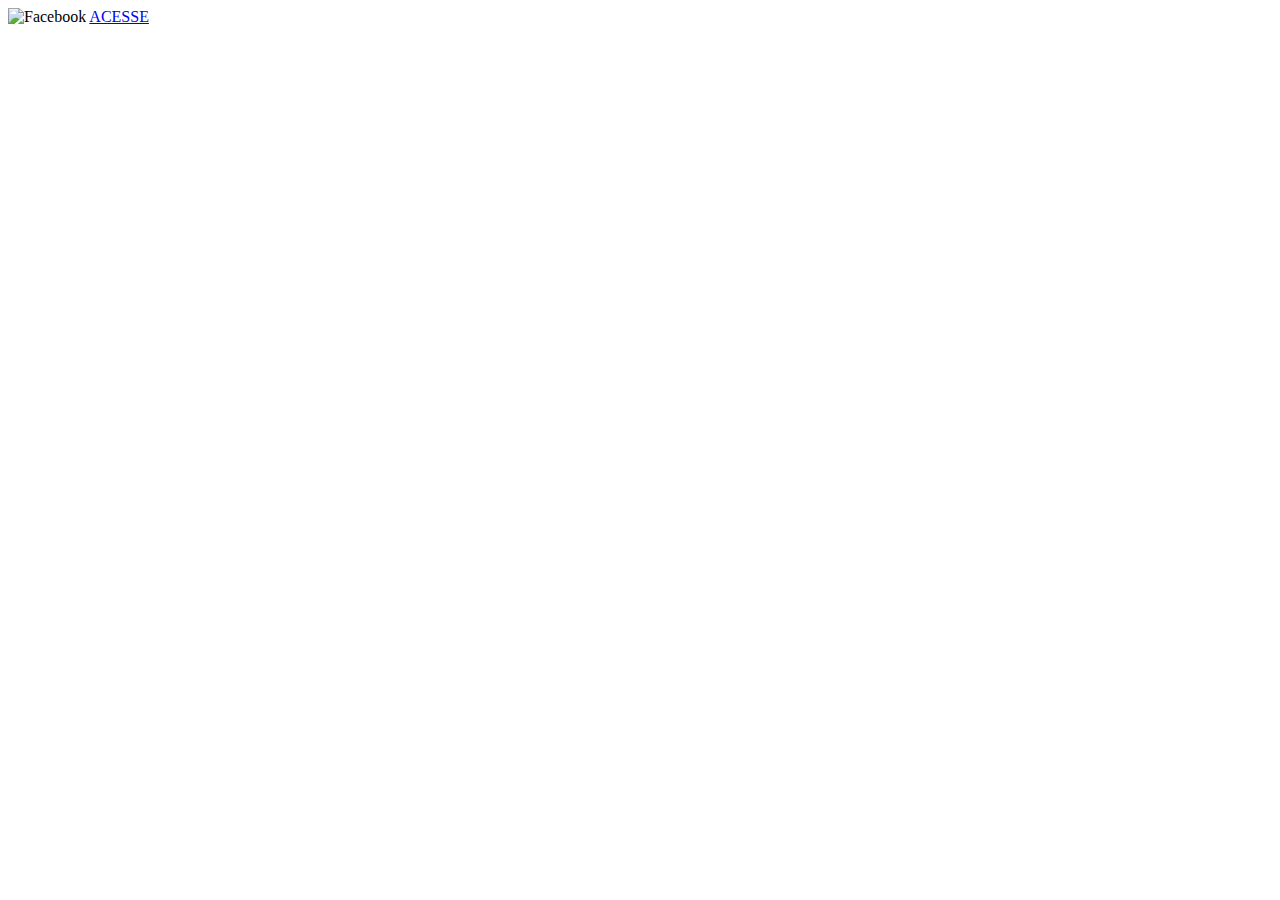
==== html/facebook.html @ 2e10c720 "change folders" ====
<!DOCTYPE html>
<html lang="pt-br">
<head>
    <meta charset="UTF-8">
    <meta http-equiv="X-UA-Compatible" content="IE=edge">
    <meta name="viewport" content="width=device-width, initial-scale=1.0">
    <title>Facebook</title>
    <link rel="stylesheet" href="style/social.css">
</head>
<body>
    <img src="imagens/tela-facebook.jpg" alt="Facebook">
    <a href="#" target="_blank">ACESSE</a>
</body>
</html>
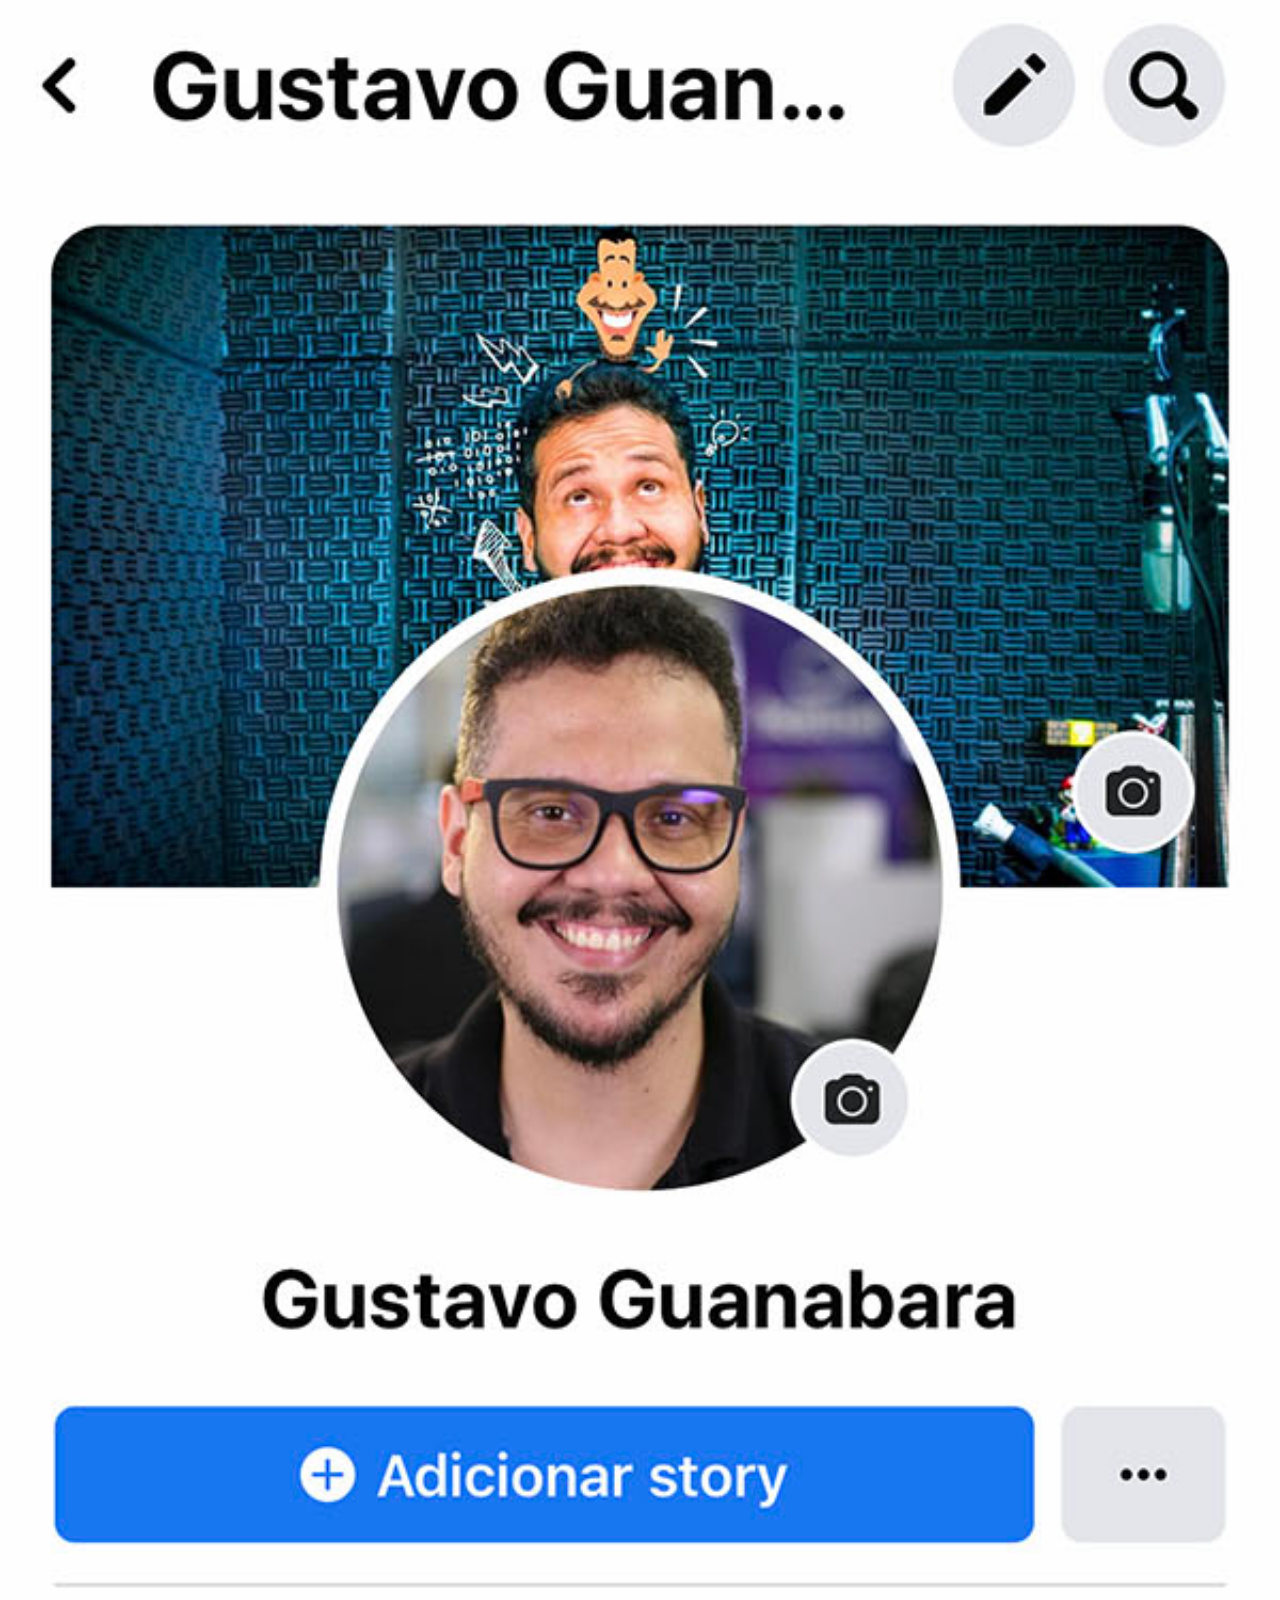
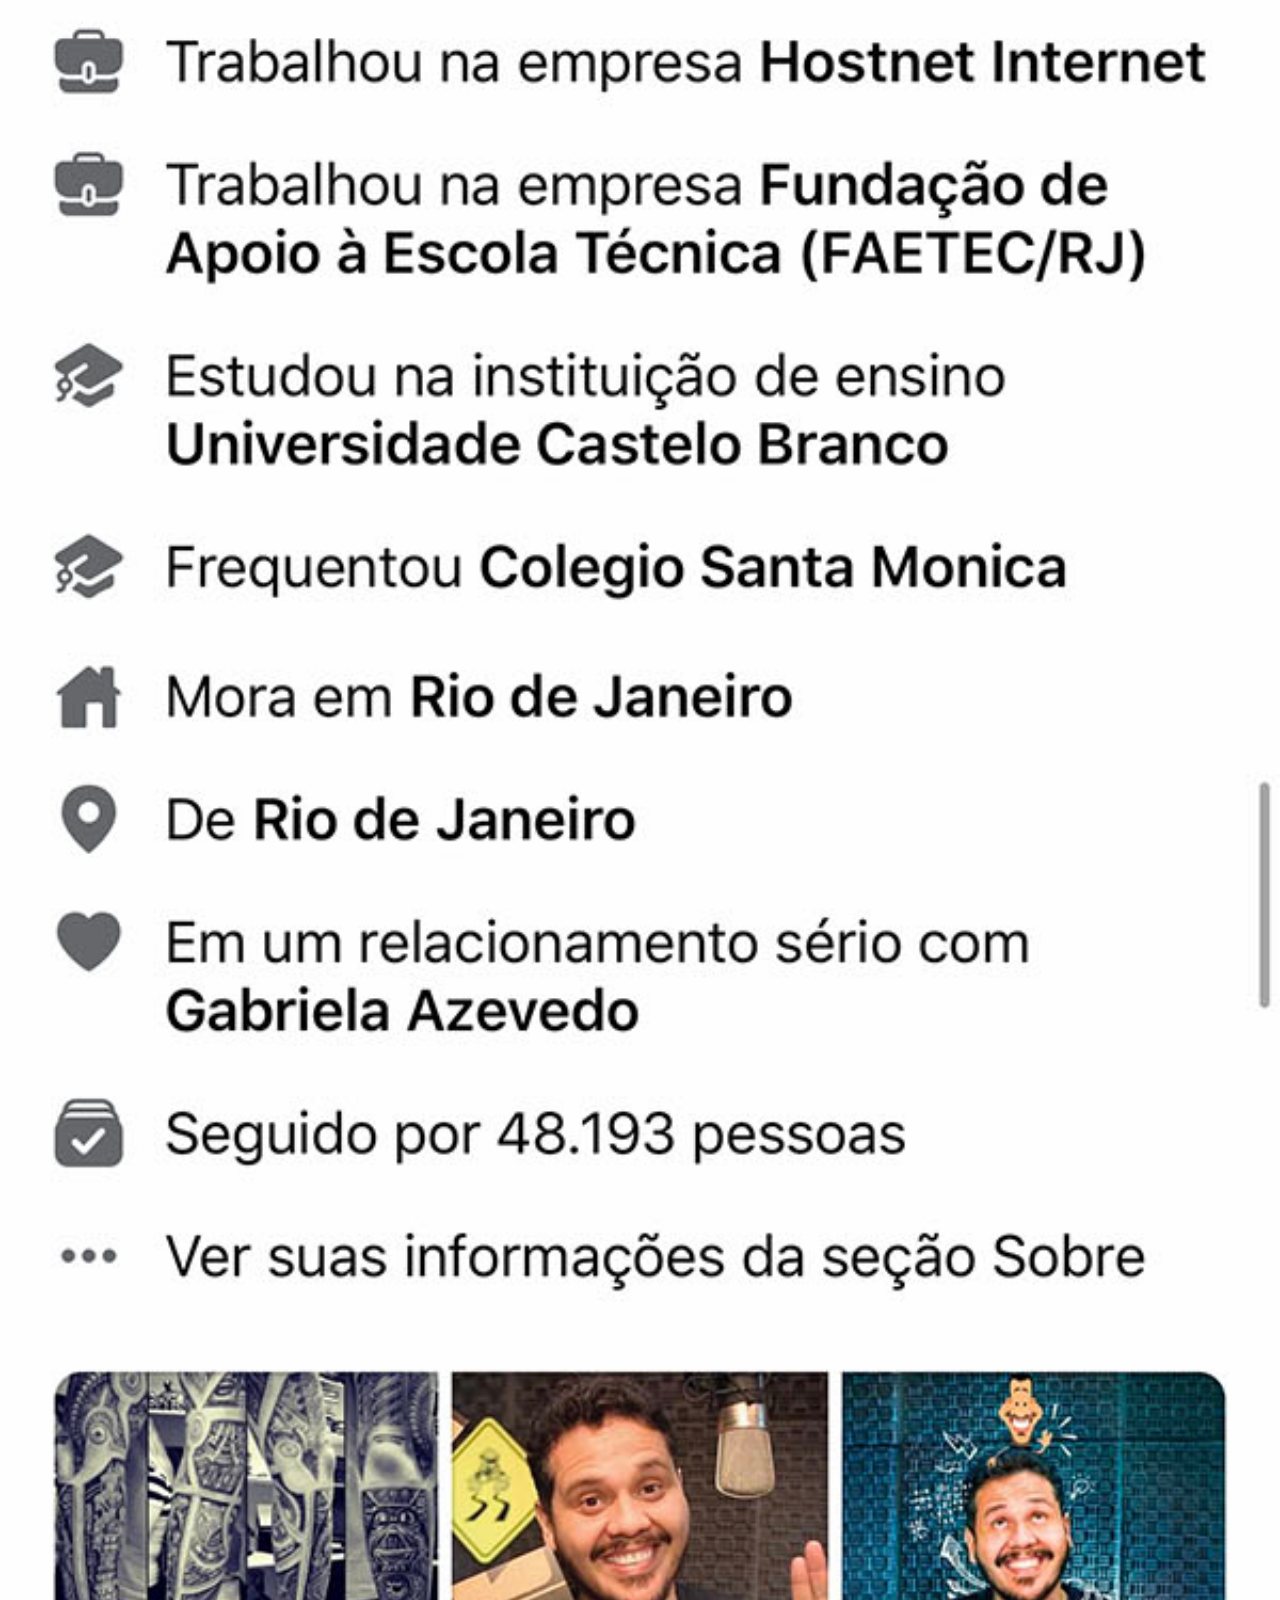
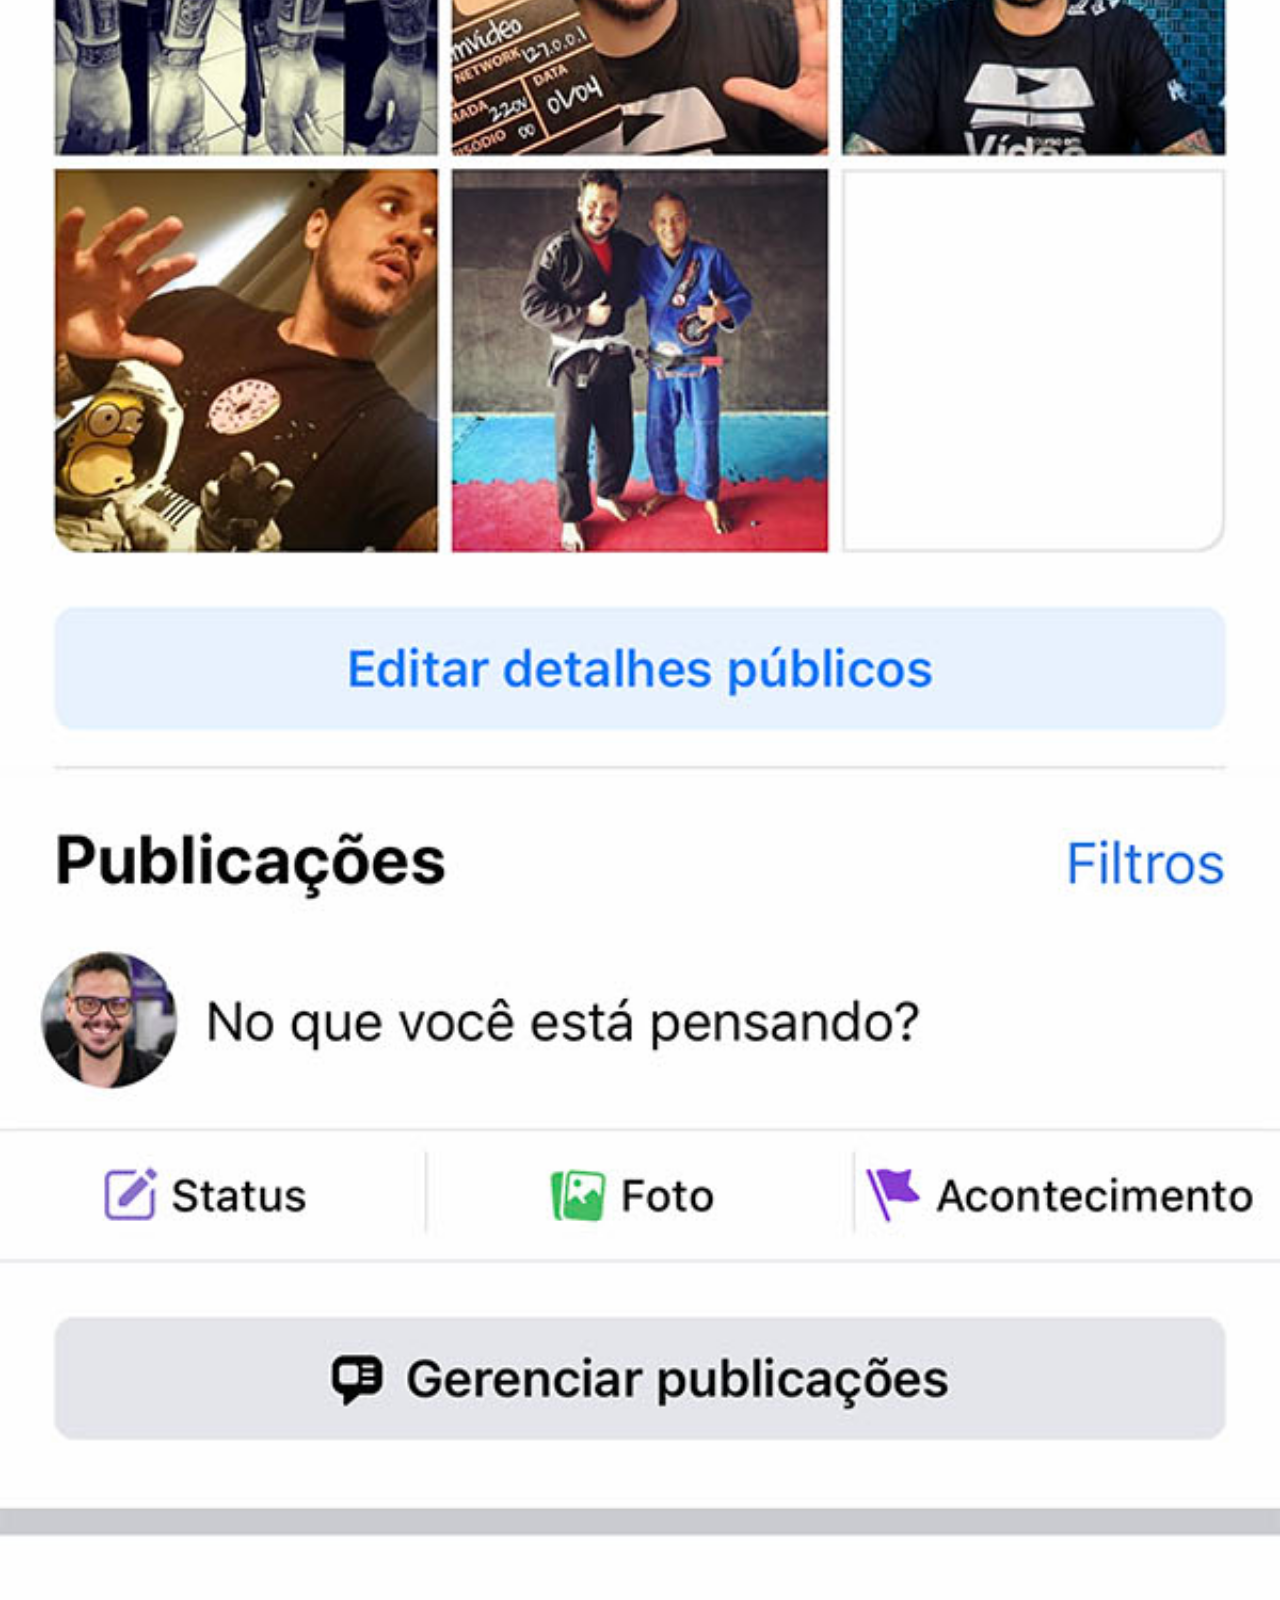
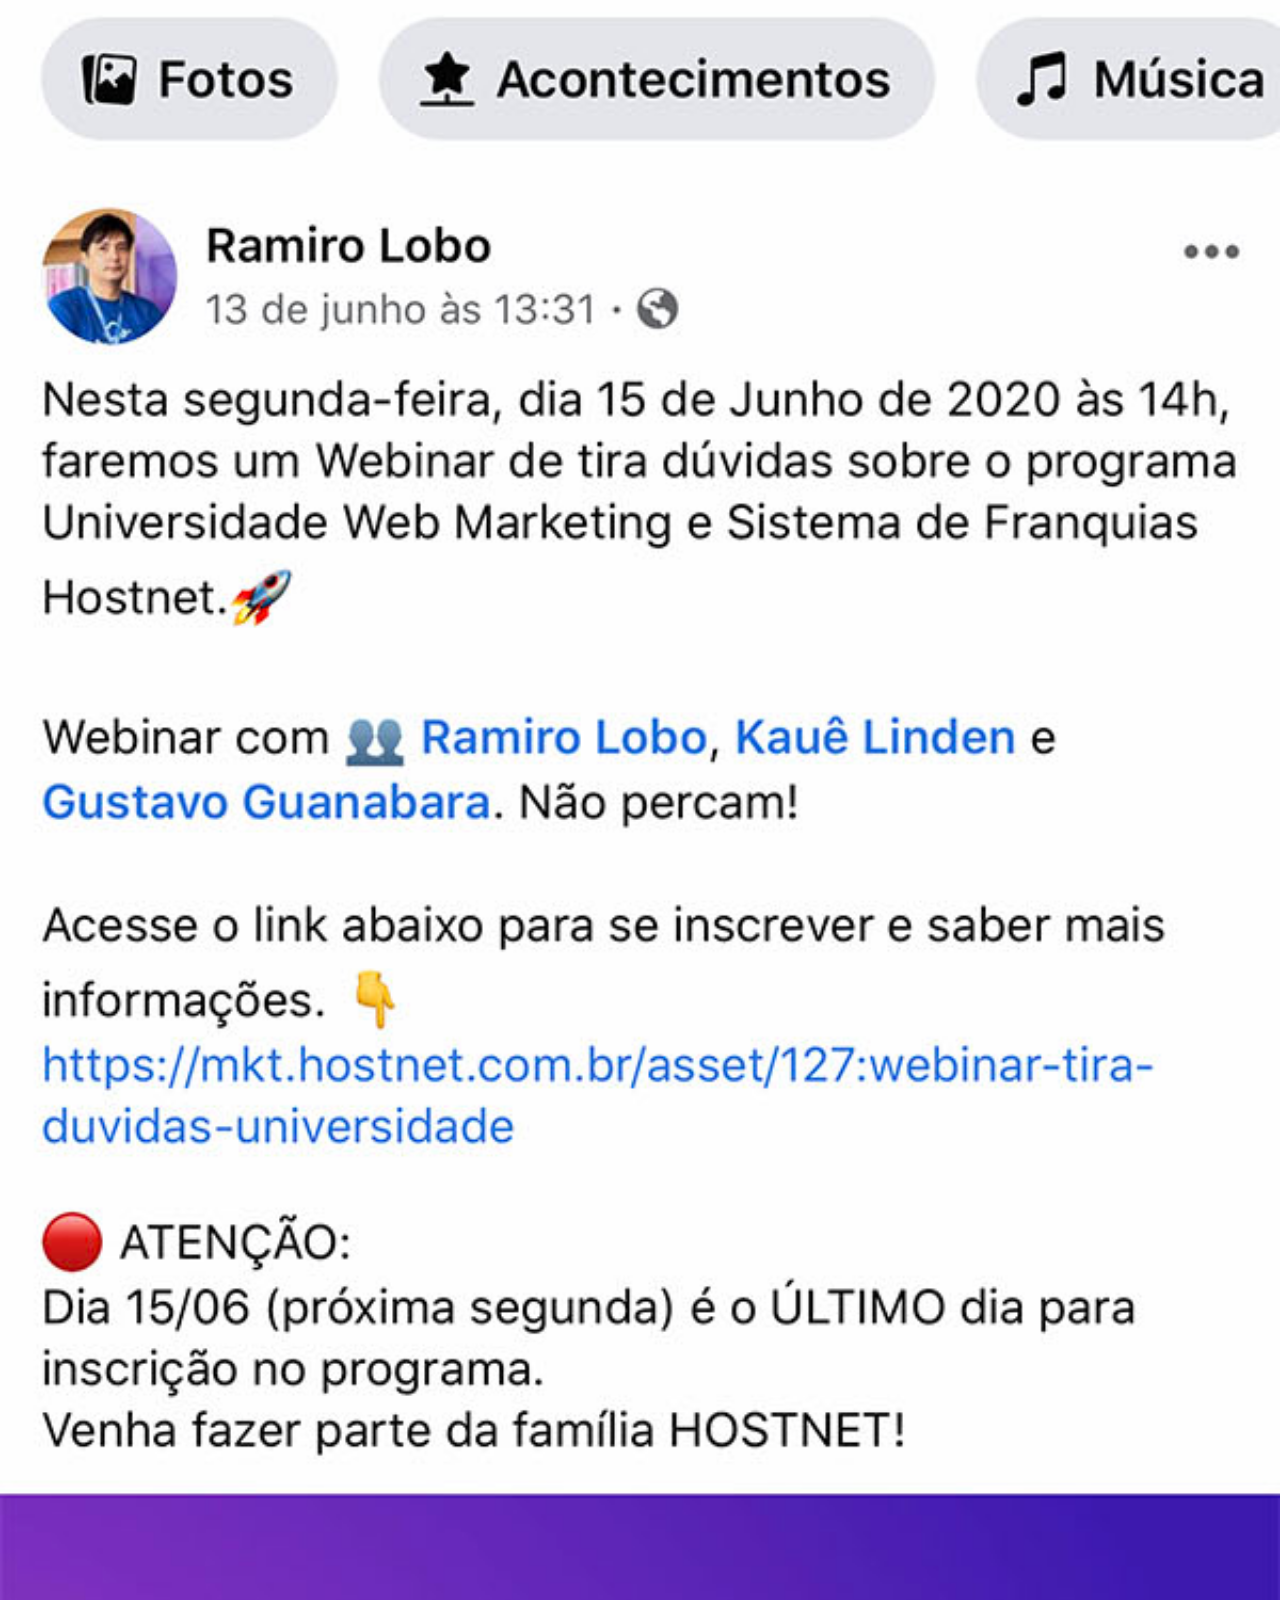
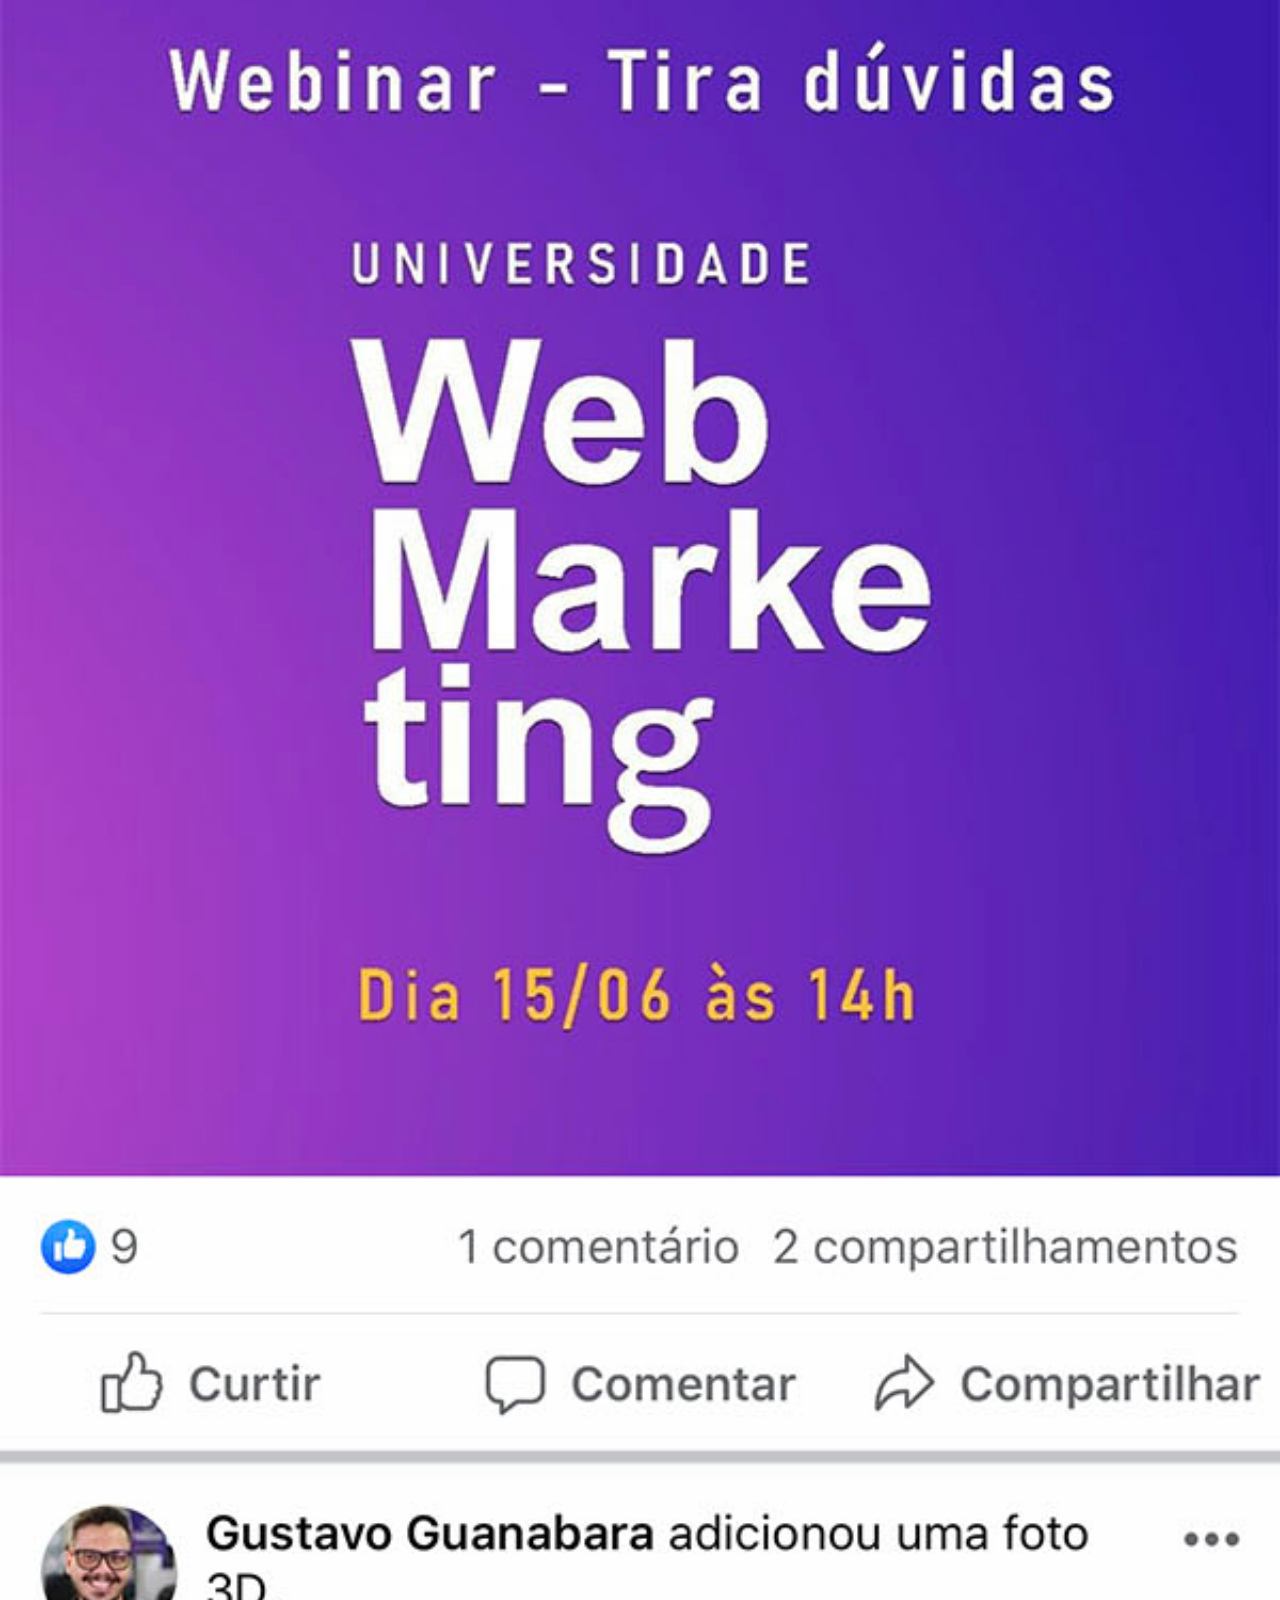
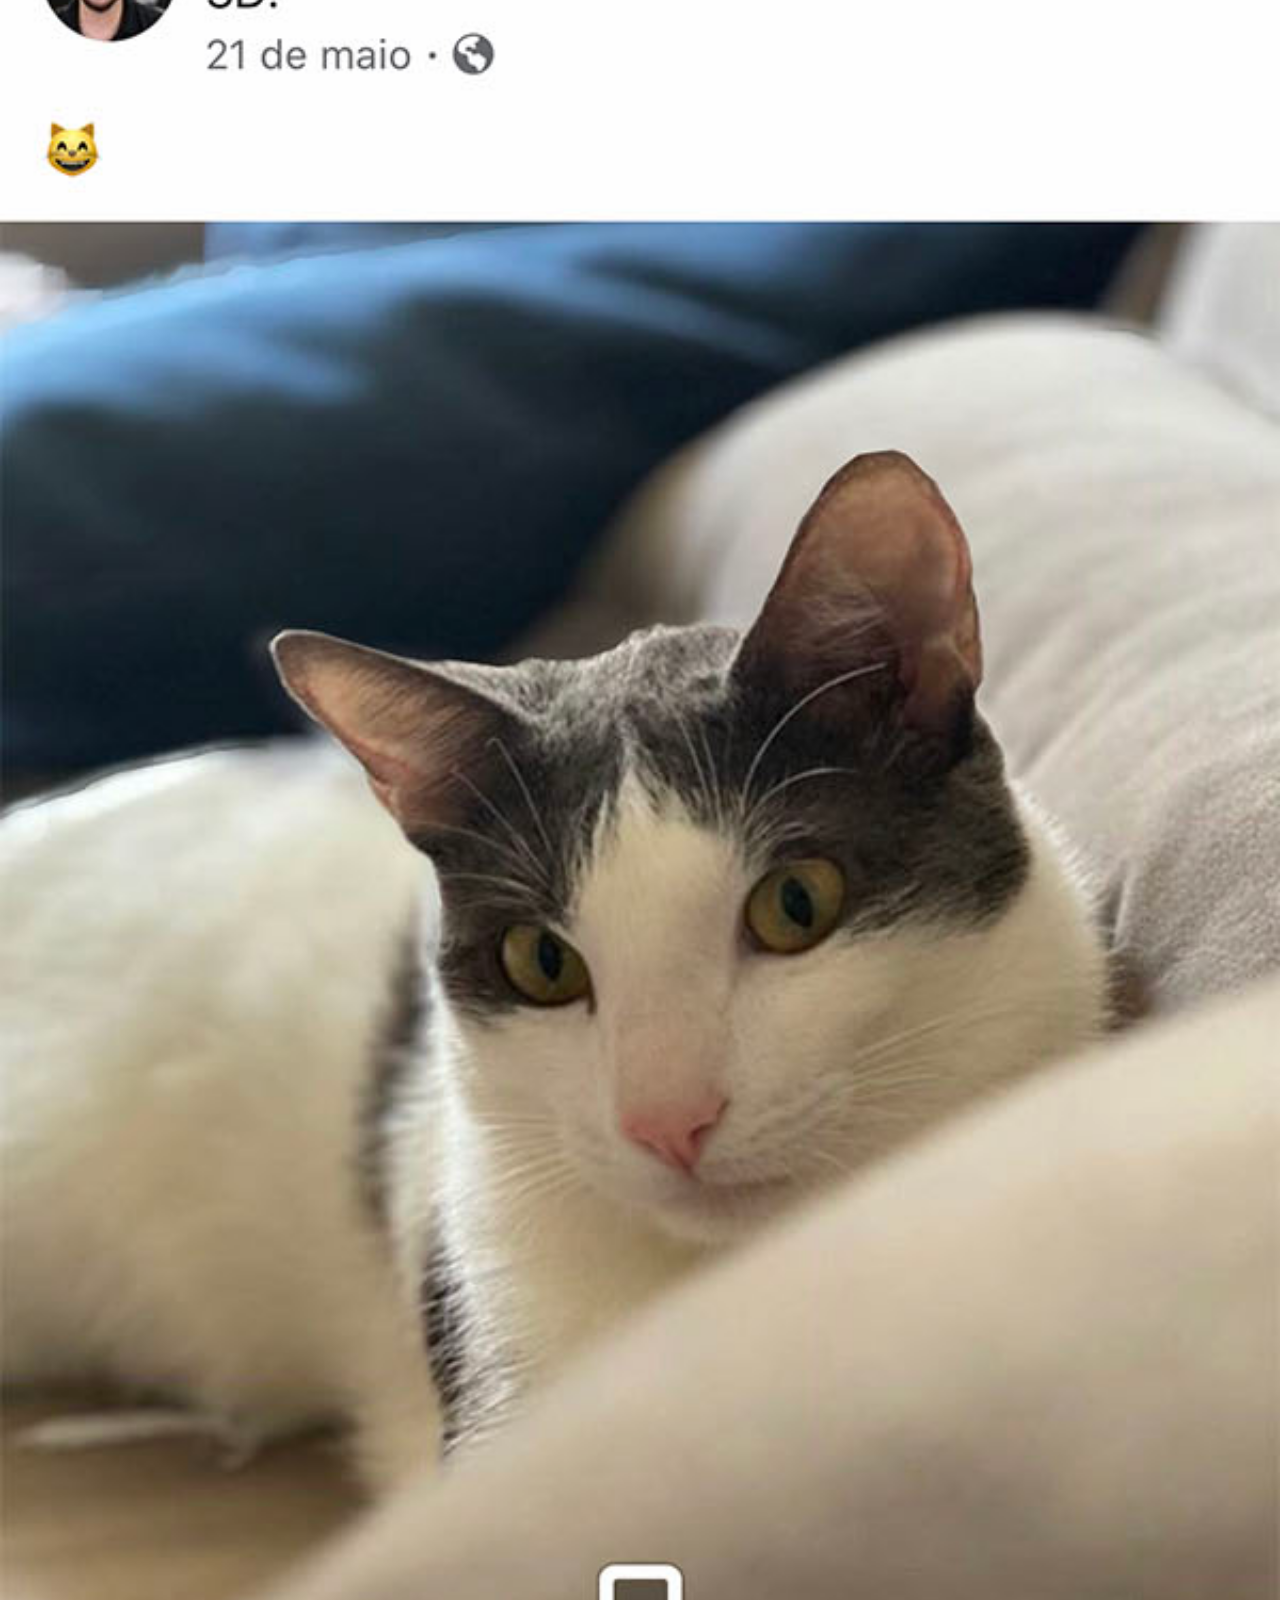
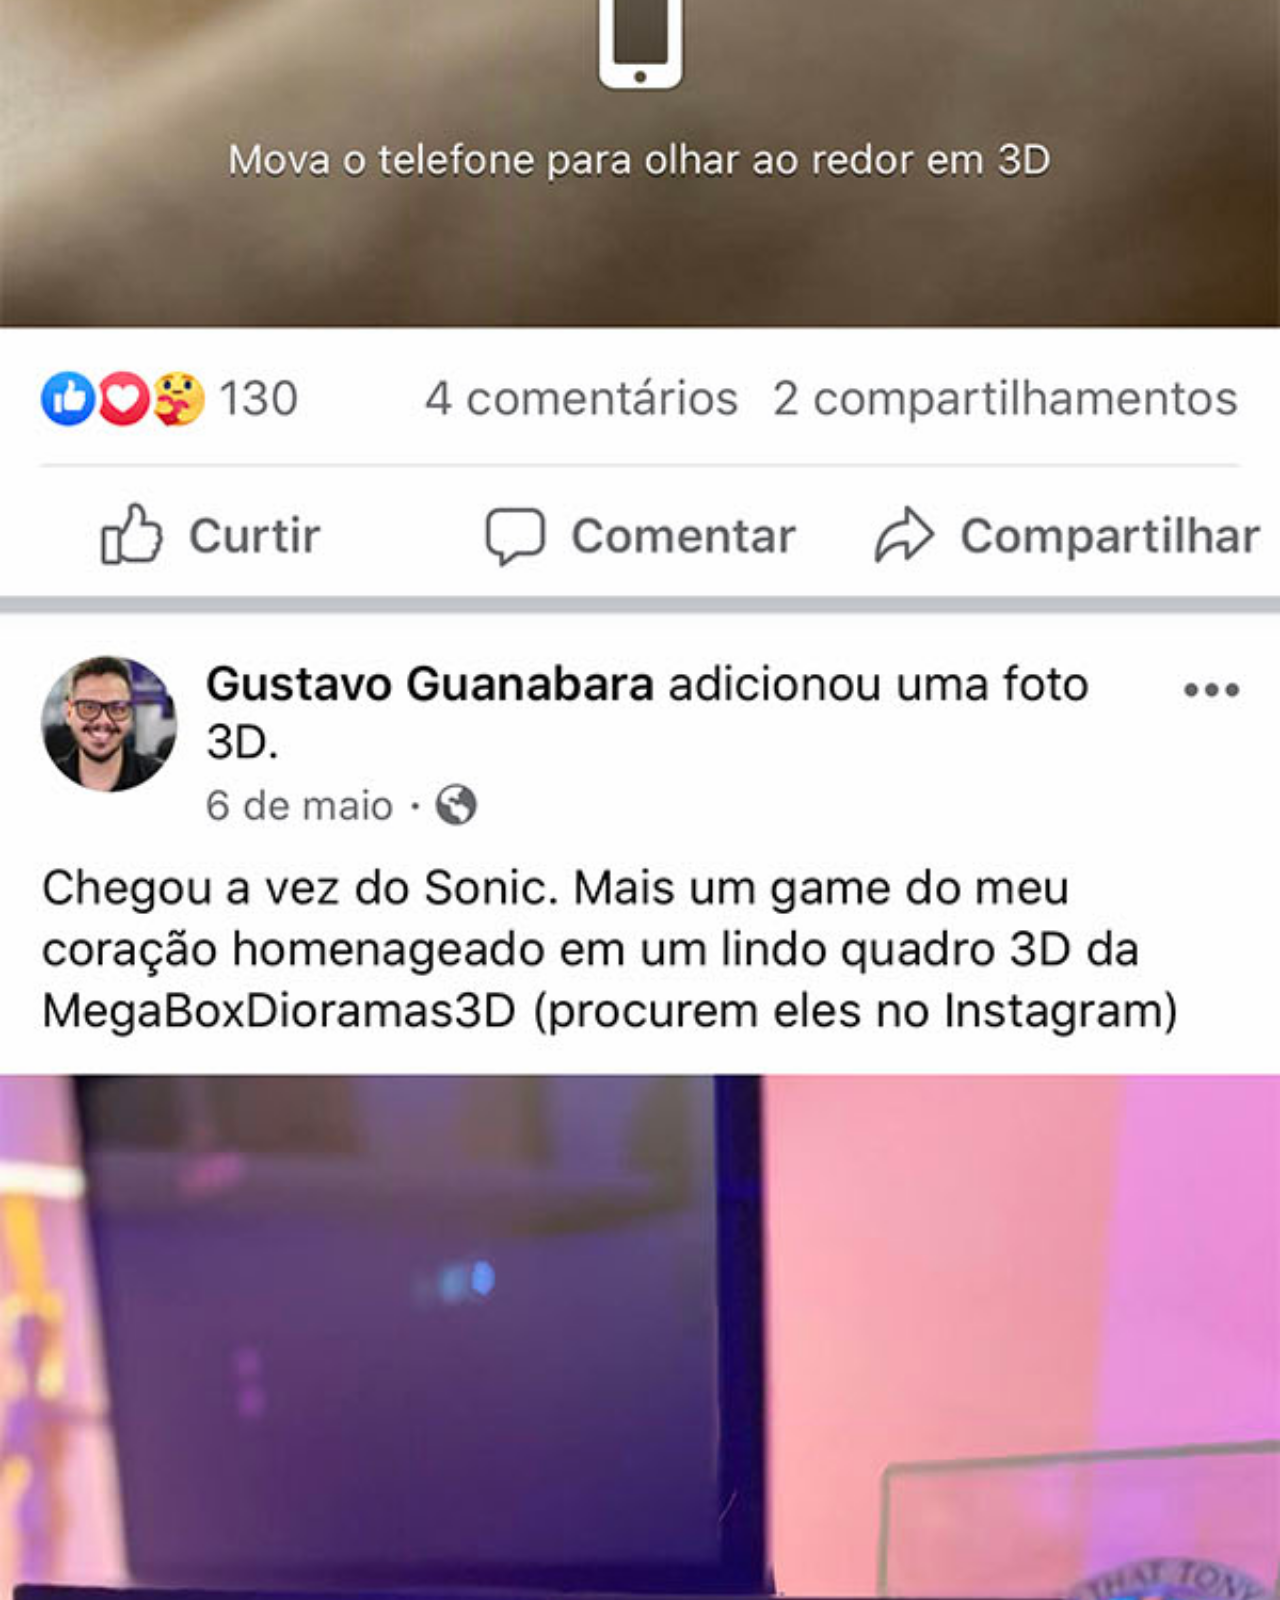
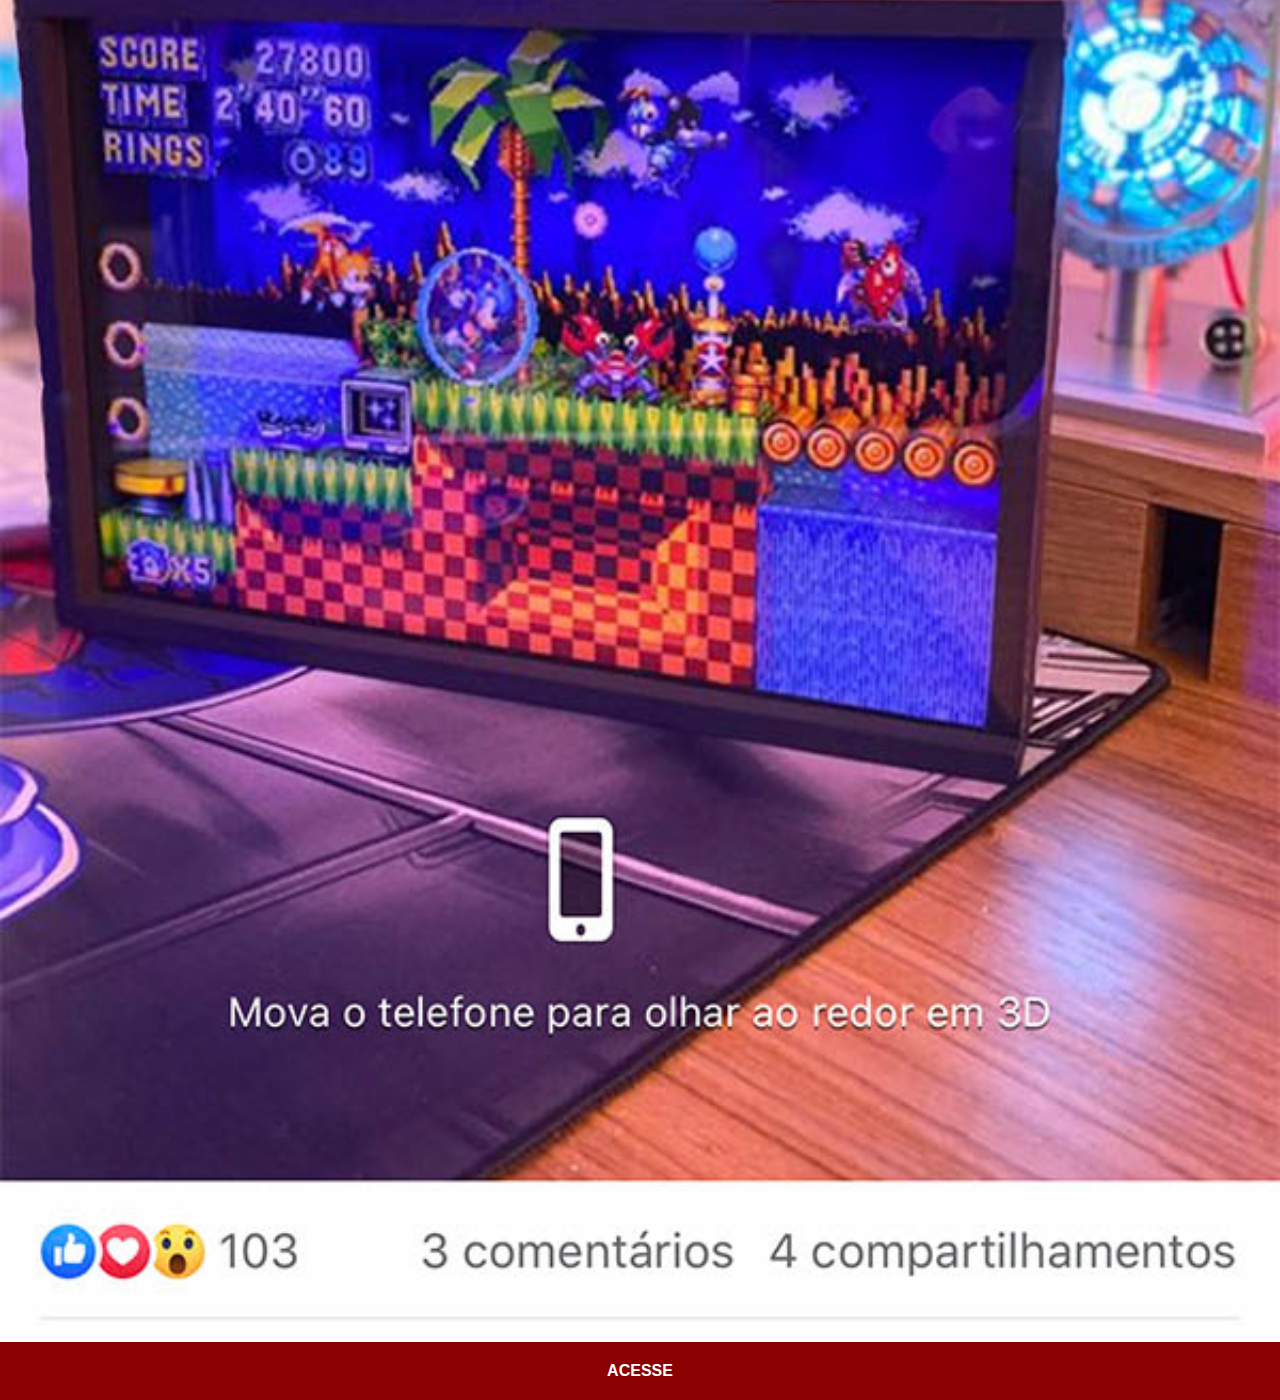
==== commit 66047a12: "ajustes devido a mudança de pasta" ====
--- a/html/facebook.html
+++ b/html/facebook.html
@@ -5,10 +5,10 @@
     <meta http-equiv="X-UA-Compatible" content="IE=edge">
     <meta name="viewport" content="width=device-width, initial-scale=1.0">
     <title>Facebook</title>
-    <link rel="stylesheet" href="style/social.css">
+    <link rel="stylesheet" href="../style/social.css">
 </head>
 <body>
-    <img src="imagens/tela-facebook.jpg" alt="Facebook">
+    <img src="../imagens/tela-facebook.jpg" alt="Facebook">
     <a href="#" target="_blank">ACESSE</a>
 </body>
 </html>--- a/style/social.css
+++ b/style/social.css
@@ -0,0 +1,28 @@
+* {
+    margin: 0px;
+    padding: 0px;
+    font-family: Arial, Helvetica, sans-serif;
+}
+
+::-webkit-scrollbar {
+    width: 0px;
+    height: 0px;
+}
+
+img {
+    width: 100vw;
+}
+
+a {
+    display: block;
+    background-color: darkred;
+    color: white;
+    padding: 20px;
+    text-align: center;
+    font-weight: bolder;
+    text-decoration: none;
+}
+
+a:hover {
+    background-color: red;
+}